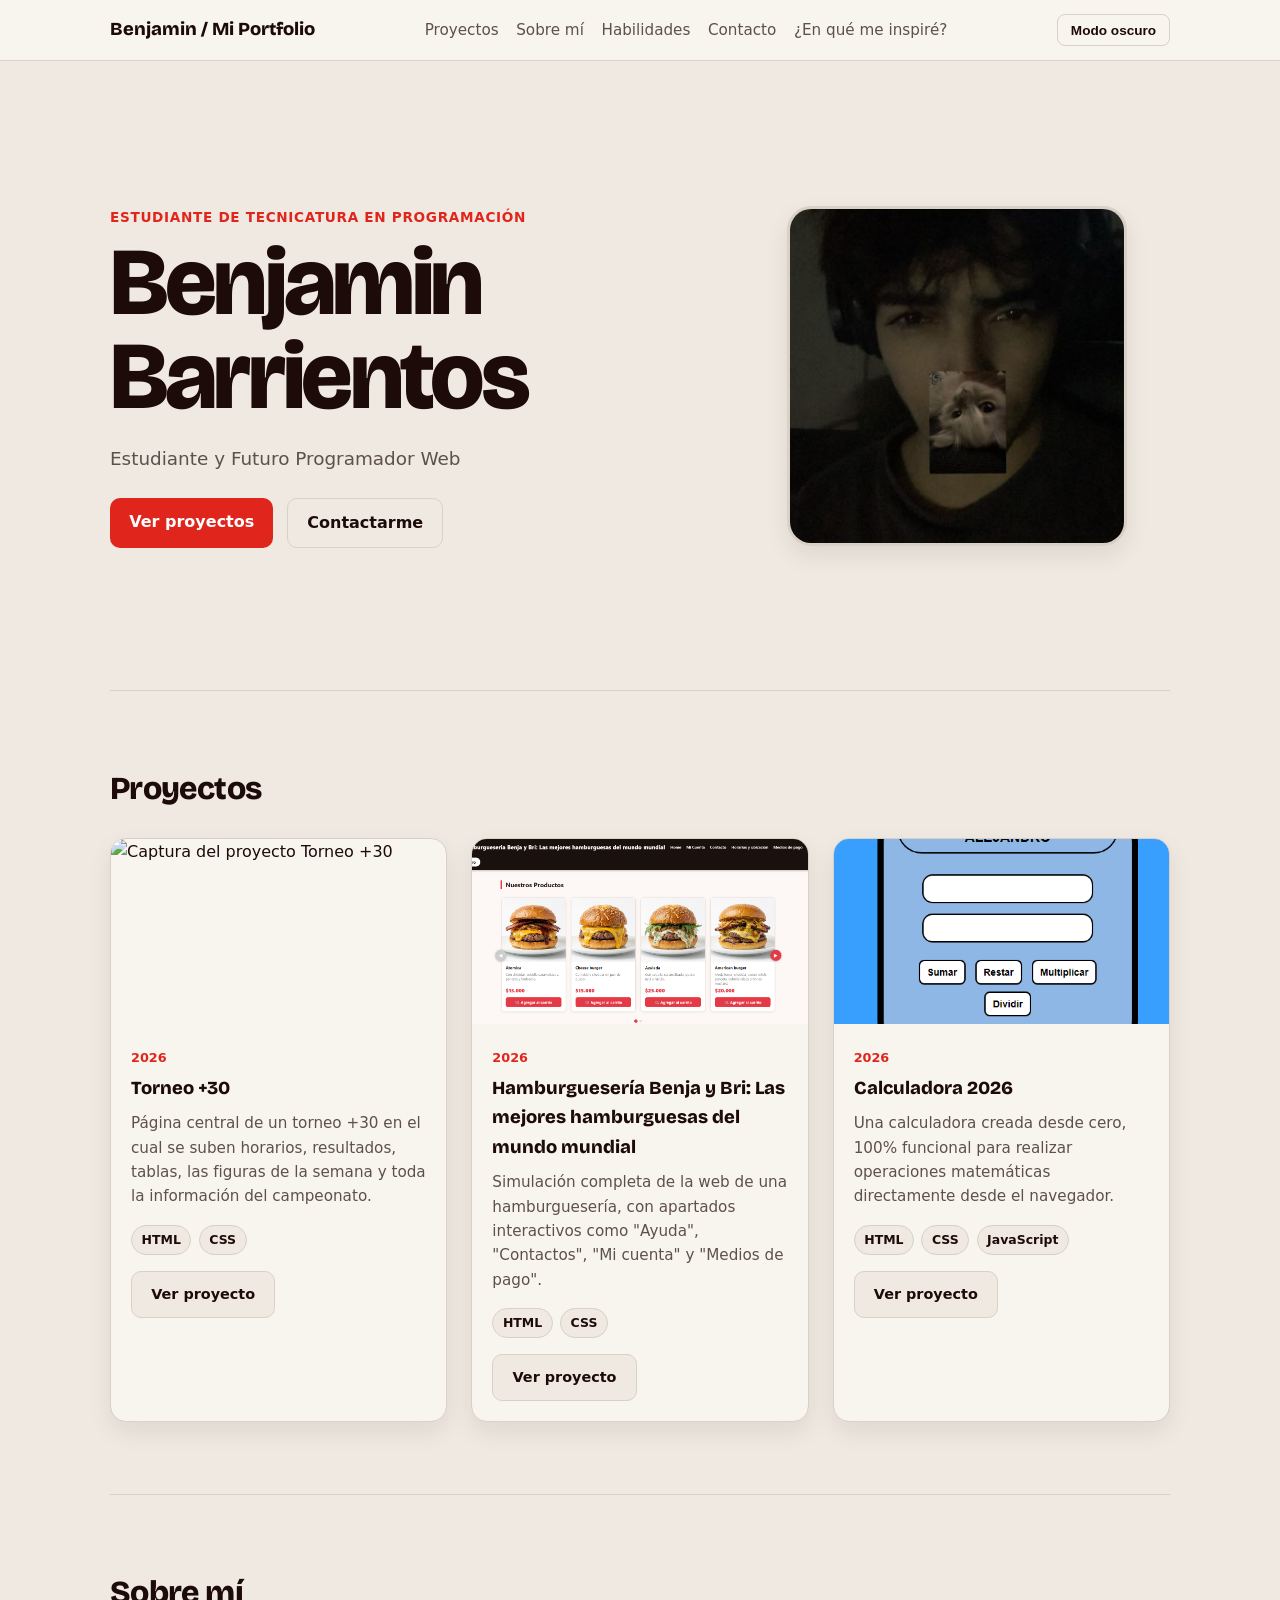
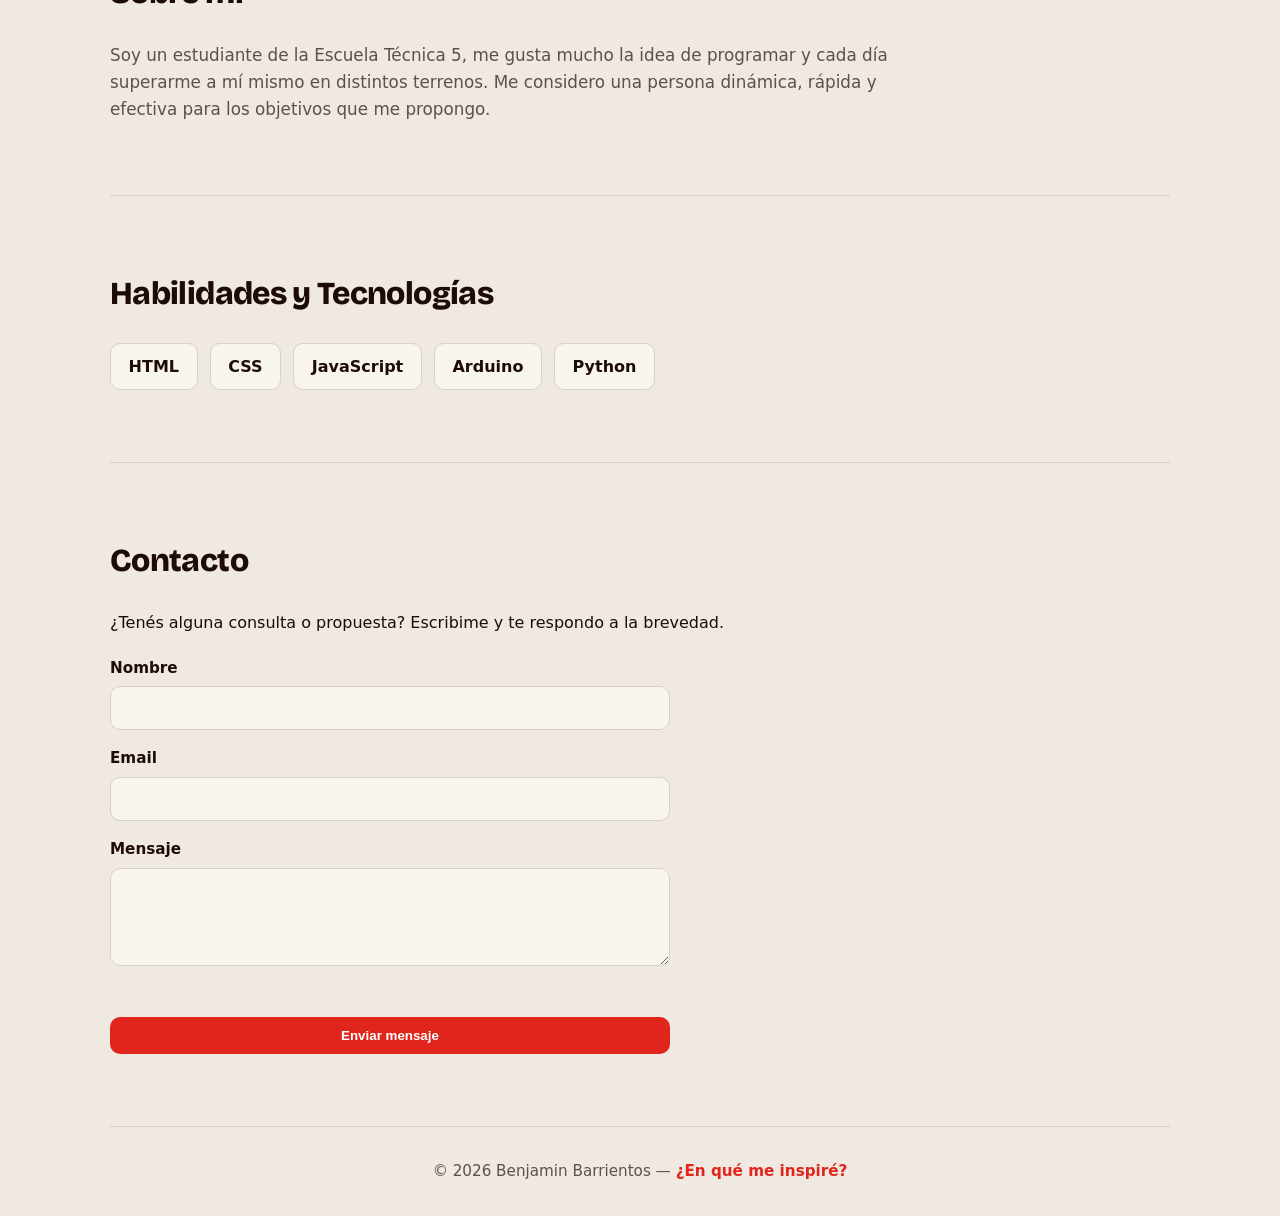
==== index.html @ 8d754848 "Add files via upload" ====
<!DOCTYPE html>
<html lang="es">
<head>
  <meta charset="UTF-8">
  <meta name="viewport" content="width=device-width, initial-scale=1.0">
  <title>Benjamin Barrientos | Portfolio Web</title>
  <link rel="stylesheet" href="style.css">
</head>
<body data-tema="crema">

  <!-- Barra de navegación interna con anclas -->
  <header id="navbar">
    <nav class="nav-contenedor">
      <a href="#hero" class="logo">Benjamin / Mi Portfolio</a>
      <ul class="nav-links">
        <li><a href="#proyectos">Proyectos</a></li>
        <li><a href="#sobre-mi">Sobre mí</a></li>
        <li><a href="#habilidades">Habilidades</a></li>
        <li><a href="#contacto">Contacto</a></li>
        <li><a href="inspiracion.html">¿En qué me inspiré?</a></li>
      </ul>
      <!-- Botón para la funcionalidad JS extra (Punto 07) -->
      <button id="btn-tema" aria-label="Cambiar tema">Modo oscuro</button>
    </nav>
  </header>

  <main>
    <!-- SECCIÓN 1: HERO / PRESENTACIÓN -->
    <section id="hero" class="seccion hero" data-tema="crema">
      <div class="hero-texto">
        <span class="subtitulo-rol">Estudiante de Tecnicatura en Programación</span>
        <h1>Benjamin<br>Barrientos</h1>
        <p class="frase-hero">Estudiante y Futuro Programador Web</p>
        <div class="hero-botones">
          <a href="#proyectos" class="btn-principal">Ver proyectos</a>
          <a href="#contacto" class="btn-secundario">Contactarme</a>
        </div>
      </div>
      <div class="hero-imagen">
        <img src="imagenes/fotoperfil.jpeg" alt="Foto de perfil de Benjamin Barrientos">
      </div>
    </section>

    <!-- SECCIÓN 2: PROYECTOS -->
    <section id="proyectos" class="seccion" data-tema="negro">
      <h2>Proyectos</h2>
      <div class="grid-proyectos">

        <!-- Proyecto 1: Torneo +30 -->
        <article class="proyecto-card">
          <img src="imagenes/torneo+30.png" alt="Captura del proyecto Torneo +30">
          <div class="proyecto-info">
            <span class="anio">2026</span>
            <h3>Torneo +30</h3>
            <p>Página central de un torneo +30 en el cual se suben horarios, resultados, tablas, las figuras de la semana y toda la información del campeonato.</p>
            <div class="tags">
              <span>HTML</span>
              <span>CSS</span>
            </div>
            <a href="torneo-empresas/index.html" class="btn-proyecto" target="_blank">Ver proyecto</a>
          </div>
        </article>

        <!-- Proyecto 2: Hamburguesería -->
        <article class="proyecto-card">
          <img src="imagenes/negociobenja.png" alt="Captura de Hamburgueseria Benja y Bri">
          <div class="proyecto-info">
            <span class="anio">2026</span>
            <h3>Hamburguesería Benja y Bri: Las mejores hamburguesas del mundo mundial</h3>
            <p>Simulación completa de la web de una hamburguesería, con apartados interactivos como "Ayuda", "Contactos", "Mi cuenta" y "Medios de pago".</p>
            <div class="tags">
              <span>HTML</span>
              <span>CSS</span>
            </div>
            <a href="proyecto-negocio/index.html" class="btn-proyecto" target="_blank">Ver proyecto</a>
          </div>
        </article>

        <!-- Proyecto 3: Calculadora -->
        <article class="proyecto-card">
          <img src="imagenes/calculadoracaptura.png" alt="Captura de Calculadora 2026">
          <div class="proyecto-info">
            <span class="anio">2026</span>
            <h3>Calculadora 2026</h3>
            <p>Una calculadora creada desde cero, 100% funcional para realizar operaciones matemáticas directamente desde el navegador.</p>
            <div class="tags">
              <span>HTML</span>
              <span>CSS</span>
              <span>JavaScript</span>
            </div>
            <a href="calculadora/index.html" class="btn-proyecto" target="_blank">Ver proyecto</a>
          </div>
        </article>

      </div>
    </section>

    <!-- SECCIÓN 3: SOBRE MÍ -->
    <section id="sobre-mi" class="seccion" data-tema="crema">
      <h2>Sobre mí</h2>
      <p class="texto-sobre-mi">
        Soy un estudiante de la Escuela Técnica 5, me gusta mucho la idea de programar y cada día superarme a mí mismo en distintos terrenos. Me considero una persona dinámica, rápida y efectiva para los objetivos que me propongo.
      </p>
    </section>

    <!-- SECCIÓN 4: HABILIDADES / TECNOLOGÍAS -->
    <section id="habilidades" class="seccion" data-tema="rojo">
      <h2>Habilidades y Tecnologías</h2>
      <ul class="lista-habilidades">
        <li>HTML</li>
        <li>CSS</li>
        <li>JavaScript</li>
        <li>Arduino</li>
        <li>Python</li>
      </ul>
    </section>

    <!-- SECCIÓN 5: CONTACTO (Formspree) -->
    <section id="contacto" class="seccion" data-tema="negro">
      <h2>Contacto</h2>
      <p>¿Tenés alguna consulta o propuesta? Escribime y te respondo a la brevedad.</p>
      
      <form id="form-contacto" action="https://formspree.io/f/mljbnvyg" method="POST">
        <label for="nombre">Nombre
          <input type="text" id="nombre" name="nombre" required>
        </label>

        <label for="email">Email
          <input type="email" id="email" name="email" required>
        </label>

        <label for="mensaje">Mensaje
          <textarea id="mensaje" name="mensaje" rows="4" required></textarea>
        </label>

        <!-- Mensaje de error para validación JS sin alert() -->
        <p id="error-form" class="mensaje-error"></p>

        <button type="submit" class="btn-principal">Enviar mensaje</button>
      </form>
    </section>
  </main>

  <footer>
    <p>© 2026 Benjamin Barrientos — <a href="inspiracion.html">¿En qué me inspiré?</a></p>
  </footer>

  <!-- Aro de color de la transición (solo se ve durante la animación) -->
  <div class="gota" aria-hidden="true"></div>

  <script src="script.js"></script>
</body>
</html>
---- style.css ----
@import url("https://fonts.googleapis.com/css2?family=Bricolage+Grotesque:opsz,wght@12..96,400;12..96,800&family=Instrument+Serif&family=Syne:wght@800&display=swap");

/* ============================================================
   TEMAS POR SECCIÓN
   Cada sección del index.html tiene data-tema="crema|negro|rojo".
   Al navegar, el JS copia ese valor al <body> y cambian a la vez
   la paleta y la tipografía de los títulos.
   ============================================================ */

/* Tema por defecto: crema (también lo usa inspiracion.html) */
:root {
  --fondo: #efe9e1;
  --superficie: #f8f4ee;
  --texto: #1d0b0a;
  --texto-secundario: #5e504c;
  --acento: #e0261c;
  --acento-hover: #b81a12;
  --sobre-acento: #ffffff;
  --borde: #d9d0c6;
  --sombra: 0 10px 25px rgba(29, 11, 10, 0.08);

  --fuente-titulos: "Bricolage Grotesque", system-ui, sans-serif;
  --peso-titulos: 800;
  --escala: 1;
}

body[data-tema="negro"] {
  --fondo: #0b0707;
  --superficie: #171010;
  --texto: #f1ece6;
  --texto-secundario: #a99d97;
  --acento: #ff3b2f;
  --acento-hover: #ff6a5f;
  --sobre-acento: #0b0707;
  --borde: #2a1f1e;
  --sombra: 0 10px 25px rgba(0, 0, 0, 0.45);

  --fuente-titulos: "Instrument Serif", Georgia, serif;
  --peso-titulos: 400;
  --escala: 1.25;
}

body[data-tema="rojo"] {
  --fondo: #d8231a;
  --superficie: #b81a12;
  --texto: #fff3ee;
  --texto-secundario: #ffd3cb;
  --acento: #fff3ee;
  --acento-hover: #ffffff;
  --sobre-acento: #d8231a;
  --borde: #ef6a60;
  --sombra: 0 10px 25px rgba(0, 0, 0, 0.3);

  --fuente-titulos: "Syne", system-ui, sans-serif;
  --peso-titulos: 800;
  --escala: 0.95;
}

/* Modo oscuro (classList.toggle("oscuro")): los temas claros pasan a oscuros */
body.oscuro {
  --fondo: #0b0707;
  --superficie: #171010;
  --texto: #f1ece6;
  --texto-secundario: #a99d97;
  --acento: #ff3b2f;
  --acento-hover: #ff6a5f;
  --sobre-acento: #0b0707;
  --borde: #2a1f1e;
  --sombra: 0 10px 25px rgba(0, 0, 0, 0.45);
}

body.oscuro[data-tema="rojo"] {
  --fondo: #7d0f0a;
  --superficie: #5e0b07;
  --texto: #fff3ee;
  --texto-secundario: #f2b8af;
  --acento: #fff3ee;
  --acento-hover: #ffffff;
  --sobre-acento: #7d0f0a;
  --borde: #a32019;
}

* {
  box-sizing: border-box;
  margin: 0;
  padding: 0;
}

html {
  scroll-behavior: smooth;
}

body {
  font-family: system-ui, -apple-system, BlinkMacSystemFont, "Segoe UI", Roboto, sans-serif;
  background-color: var(--fondo);
  color: var(--texto);
  line-height: 1.6;
  transition: background-color 0.3s ease, color 0.3s ease;
}

/* Tipografía de títulos: cambia con el tema */
h1,
h2,
h3,
.logo {
  font-family: var(--fuente-titulos);
  font-weight: var(--peso-titulos);
}

/* Navegación */
header {
  position: sticky;
  top: 0;
  z-index: 100;
  background-color: var(--superficie);
  border-bottom: 1px solid var(--borde);
  transition: all 0.25s ease;
}

header.scrolled {
  box-shadow: var(--sombra);
}

.nav-contenedor {
  max-width: 1100px;
  margin: 0 auto;
  padding: 0.9rem 1.25rem;
  display: flex;
  align-items: center;
  justify-content: space-between;
  gap: 1rem;
  flex-wrap: wrap;
}

.logo {
  font-size: 1.15rem;
  text-decoration: none;
  color: var(--texto);
}

.nav-links {
  list-style: none;
  display: flex;
  gap: 1.1rem;
  flex-wrap: wrap;
}

.nav-links a {
  text-decoration: none;
  color: var(--texto-secundario);
  font-weight: 500;
  font-size: 0.95rem;
  transition: color 0.2s ease;
}

.nav-links a:hover {
  color: var(--acento);
}

#btn-tema {
  background: transparent;
  color: var(--texto);
  border: 1px solid var(--borde);
  padding: 0.45rem 0.8rem;
  border-radius: 8px;
  cursor: pointer;
  font-size: 0.85rem;
  font-weight: 600;
  transition: transform 0.2s ease, border-color 0.2s ease;
}

#btn-tema:hover {
  border-color: var(--acento);
  transform: translateY(-1px);
}

/* Secciones generales */
main {
  max-width: 1100px;
  margin: 0 auto;
  padding: 0 1.25rem;
}

.seccion {
  padding: 4.5rem 0;
  border-bottom: 1px solid var(--borde);
}

.seccion h2 {
  font-size: calc(2rem * var(--escala));
  margin-bottom: 1.5rem;
  letter-spacing: -0.02em;
}

/* Hero */
.hero {
  display: grid;
  grid-template-columns: 1.4fr 1fr;
  align-items: center;
  gap: 2.5rem;
  min-height: 70vh;
}

.subtitulo-rol {
  display: inline-block;
  font-size: 0.85rem;
  font-weight: 700;
  color: var(--acento);
  text-transform: uppercase;
  letter-spacing: 0.05em;
  margin-bottom: 0.5rem;
}

.hero h1 {
  font-size: calc(clamp(2.8rem, 8vw, 6rem) * var(--escala));
  line-height: 0.98;
  letter-spacing: -0.035em;
  margin-bottom: 1.25rem;
}

.frase-hero {
  font-size: 1.15rem;
  color: var(--texto-secundario);
  margin-bottom: 1.5rem;
}

.hero-botones {
  display: flex;
  gap: 0.85rem;
  flex-wrap: wrap;
}

.btn-principal,
.btn-secundario,
.btn-proyecto {
  display: inline-block;
  text-decoration: none;
  padding: 0.7rem 1.2rem;
  border-radius: 10px;
  font-weight: 600;
  transition: transform 0.2s ease, background-color 0.2s ease, color 0.2s ease;
  border: none;
  cursor: pointer;
}

.btn-principal {
  background-color: var(--acento);
  color: var(--sobre-acento);
}

.btn-principal:hover {
  background-color: var(--acento-hover);
  transform: translateY(-2px);
}

.btn-secundario {
  background-color: transparent;
  color: var(--texto);
  border: 1px solid var(--borde);
}

.btn-secundario:hover {
  border-color: var(--acento);
  transform: translateY(-2px);
}

.hero-imagen img {
  width: 100%;
  max-width: 340px;
  aspect-ratio: 1 / 1;
  object-fit: cover;
  border-radius: 24px;
  border: 3px solid var(--borde);
  box-shadow: var(--sombra);
  display: block;
  margin: 0 auto;
}

/* Proyectos */
.grid-proyectos {
  display: grid;
  grid-template-columns: repeat(auto-fit, minmax(280px, 1fr));
  gap: 1.5rem;
}

.proyecto-card {
  background-color: var(--superficie);
  border: 1px solid var(--borde);
  border-radius: 16px;
  overflow: hidden;
  box-shadow: var(--sombra);
  transition: transform 0.25s ease, box-shadow 0.25s ease, opacity 0.5s ease;
}

.proyecto-card:hover {
  transform: translateY(-6px);
}

.proyecto-card img {
  width: 100%;
  height: 185px;
  object-fit: cover;
  display: block;
}

.proyecto-info {
  padding: 1.25rem;
}

.anio {
  font-size: 0.8rem;
  font-weight: 700;
  color: var(--acento);
}

.proyecto-info h3 {
  margin: 0.25rem 0 0.5rem;
  font-size: calc(1.15rem * var(--escala));
}

.proyecto-info p {
  color: var(--texto-secundario);
  font-size: 0.95rem;
  margin-bottom: 1rem;
}

.tags {
  display: flex;
  gap: 0.45rem;
  flex-wrap: wrap;
  margin-bottom: 1rem;
}

.tags span {
  font-size: 0.78rem;
  font-weight: 600;
  padding: 0.25rem 0.6rem;
  border-radius: 999px;
  background-color: var(--fondo);
  border: 1px solid var(--borde);
}

.btn-proyecto {
  background-color: var(--fondo);
  color: var(--texto);
  border: 1px solid var(--borde);
  font-size: 0.9rem;
}

.btn-proyecto:hover {
  background-color: var(--acento);
  color: var(--sobre-acento);
  border-color: var(--acento);
}

/* Sobre mí y Habilidades */
.texto-sobre-mi {
  max-width: 75ch;
  font-size: 1.05rem;
  color: var(--texto-secundario);
}

.lista-habilidades {
  list-style: none;
  display: flex;
  flex-wrap: wrap;
  gap: 0.75rem;
}

.lista-habilidades li {
  background-color: var(--superficie);
  border: 1px solid var(--borde);
  padding: 0.6rem 1.1rem;
  border-radius: 10px;
  font-weight: 600;
  transition: transform 0.2s ease, border-color 0.2s ease;
}

.lista-habilidades li:hover {
  transform: translateY(-2px);
  border-color: var(--acento);
}

/* Contacto */
form {
  max-width: 560px;
  display: flex;
  flex-direction: column;
  gap: 1rem;
  margin-top: 1.25rem;
}

label {
  display: flex;
  flex-direction: column;
  gap: 0.4rem;
  font-weight: 600;
  font-size: 0.95rem;
}

input,
textarea {
  padding: 0.75rem 0.9rem;
  border-radius: 10px;
  border: 1px solid var(--borde);
  background-color: var(--superficie);
  color: var(--texto);
  font-family: inherit;
  font-size: 0.95rem;
}

input:focus,
textarea:focus {
  outline: 2px solid var(--acento);
  outline-offset: 1px;
}

.mensaje-error {
  color: #ff8a80;
  font-size: 0.9rem;
  font-weight: 600;
  min-height: 1.2rem;
}

/* Footer */
footer {
  text-align: center;
  padding: 2rem 1rem;
  color: var(--texto-secundario);
  font-size: 0.95rem;
}

footer a {
  color: var(--acento);
  font-weight: 600;
  text-decoration: none;
}

footer a:hover {
  text-decoration: underline;
}

/* ============================================================
   TRANSICIÓN DE GOTA
   ============================================================ */

/* Aro de color que va al frente de la gota. Solo existe durante la transición. */
.gota {
  position: fixed;
  inset: 0;
  z-index: 9999;
  background: var(--acento);
  pointer-events: none;
  display: none;
  view-transition-name: gota;
}

.gota.visible {
  display: block;
}

/* Desactivamos el fundido por defecto: la animación la hace el JS */
::view-transition-old(root),
::view-transition-new(root),
::view-transition-old(gota),
::view-transition-new(gota) {
  animation: none;
  mix-blend-mode: normal;
}

/* Borde suave, como el de la gota del video */
::view-transition-group(gota) {
  filter: blur(7px);
}

/* Durante la transición se apagan las transiciones normales para
   que el navegador capture los colores finales de la sección nueva */
html.cambiando *,
html.cambiando *::before,
html.cambiando *::after {
  transition: none !important;
}

/* El título de la sección nueva nace en color de acento y desenfocado
   y se asienta hasta su color final */
.tinte h1,
.tinte h2 {
  animation: tinte 1.3s 0.25s ease-out both;
}

@keyframes tinte {
  from {
    color: var(--acento);
    filter: blur(7px);
  }
  to {
    color: var(--texto);
    filter: blur(0);
  }
}

/* Responsivo para celulares */
@media (max-width: 768px) {
  .hero {
    grid-template-columns: 1fr;
    text-align: center;
    padding-top: 2.5rem;
    min-height: auto;
  }

  .hero-botones {
    justify-content: center;
  }

  .nav-contenedor {
    justify-content: center;
  }
}

@media (prefers-reduced-motion: reduce) {
  html {
    scroll-behavior: auto;
  }
}
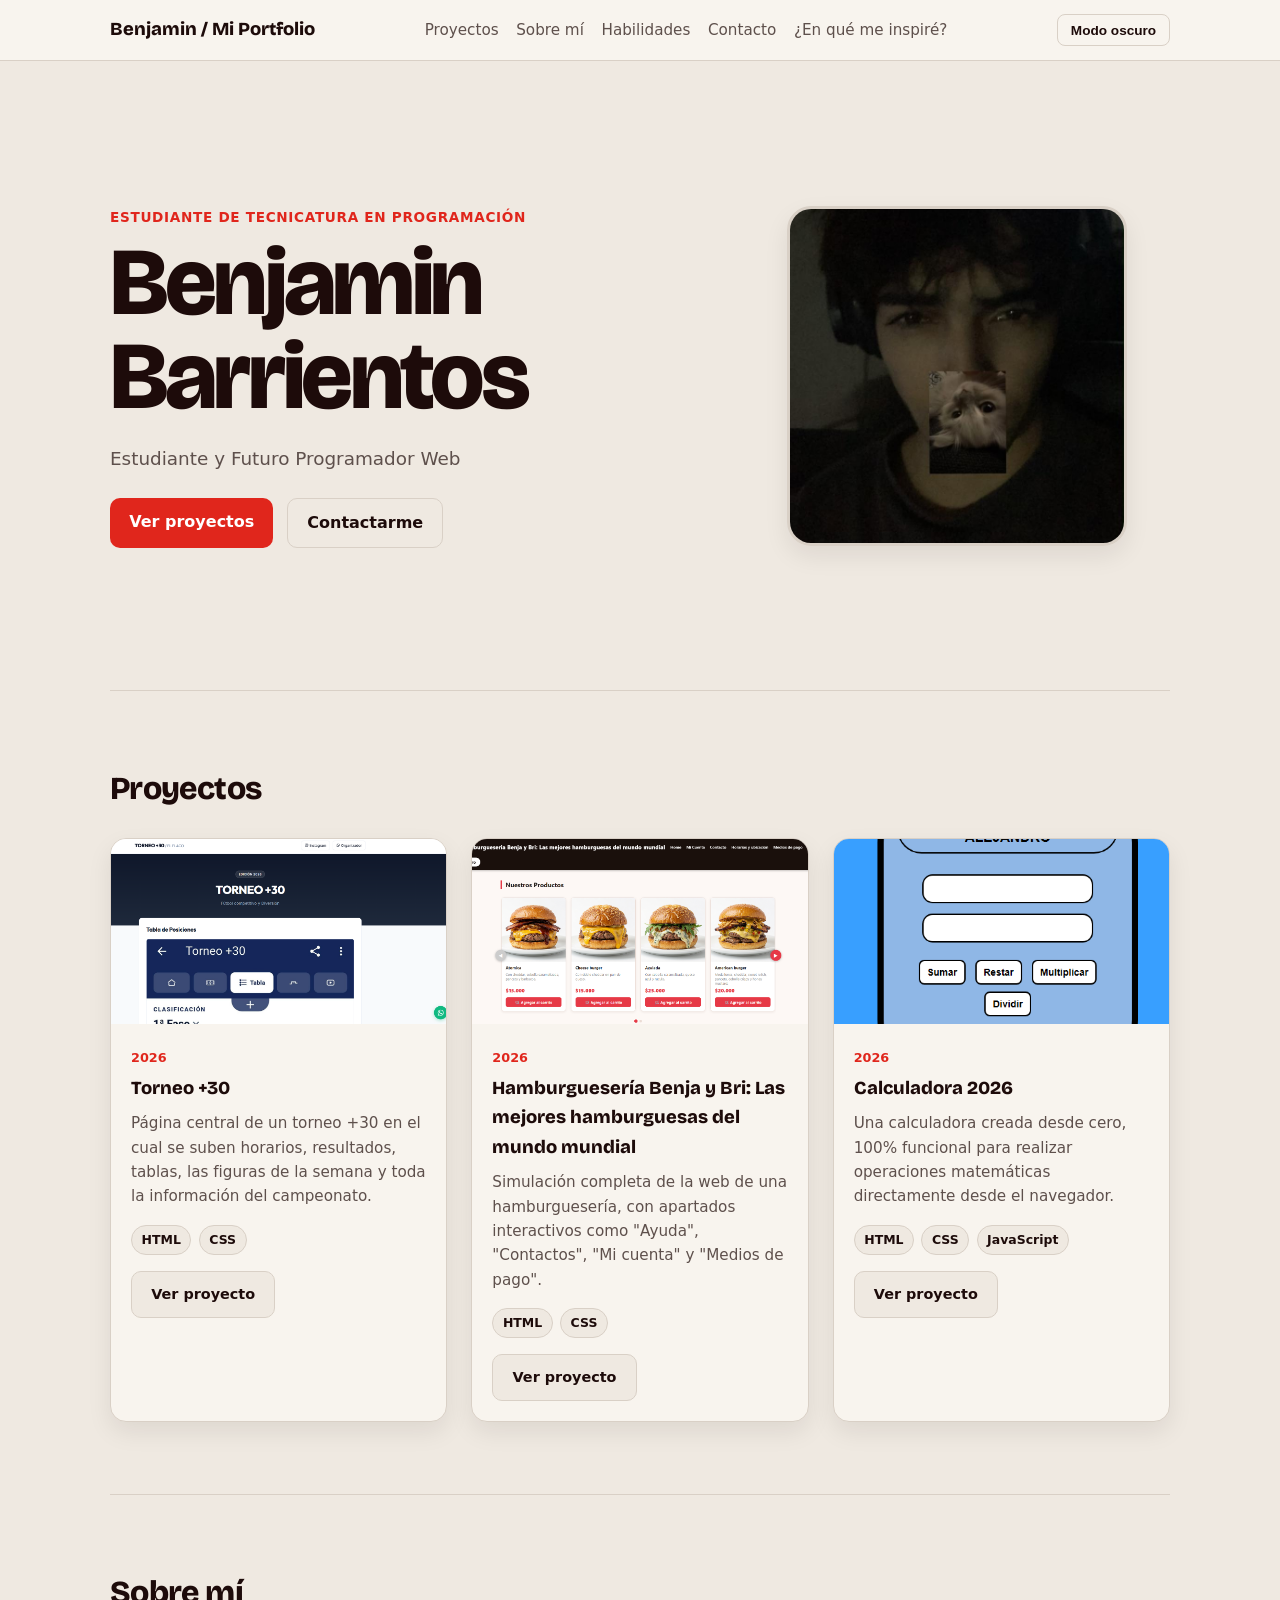
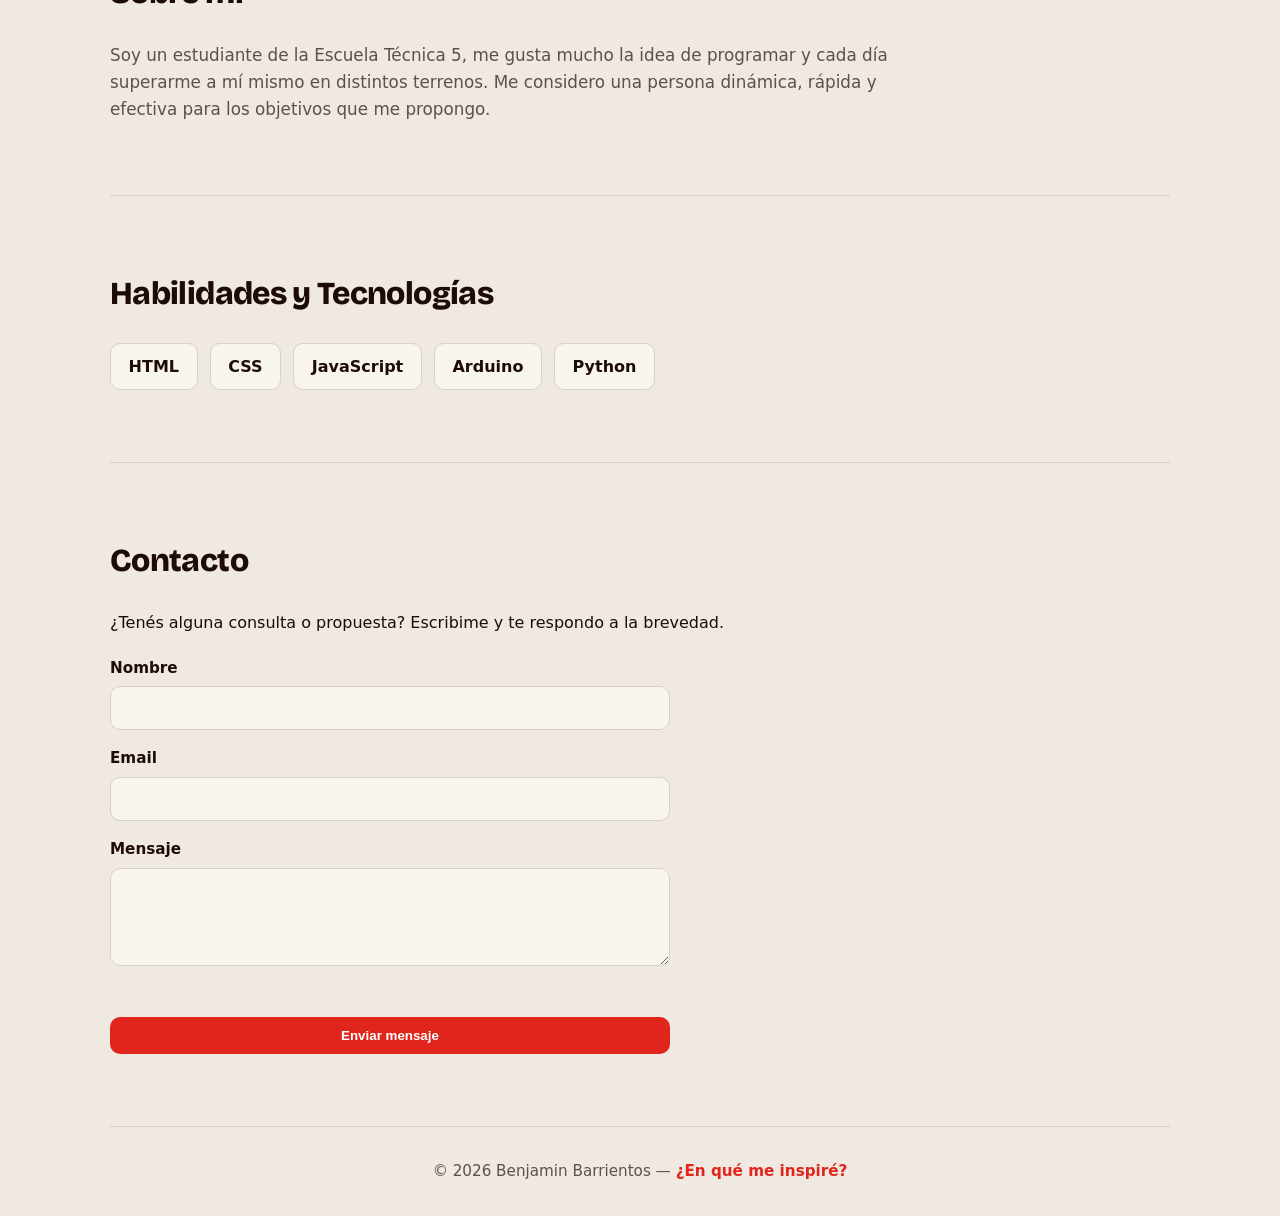
==== commit e222317f: "Add files via upload" ====
--- a/index.html
+++ b/index.html
@@ -48,7 +48,7 @@
 
         <!-- Proyecto 1: Torneo +30 -->
         <article class="proyecto-card">
-          <img src="imagenes/torneo+30.png" alt="Captura del proyecto Torneo +30">
+          <img src="imagenes/torneo-30.png" alt="Captura del proyecto Torneo +30">
           <div class="proyecto-info">
             <span class="anio">2026</span>
             <h3>Torneo +30</h3>
@@ -72,7 +72,7 @@
               <span>HTML</span>
               <span>CSS</span>
             </div>
-            <a href="proyecto-negocio/index.html" class="btn-proyecto" target="_blank">Ver proyecto</a>
+            <a href="proyecto-negocio/PAGINAPROYECTO.html" class="btn-proyecto" target="_blank">Ver proyecto</a>
           </div>
         </article>
 
@@ -88,7 +88,7 @@
               <span>CSS</span>
               <span>JavaScript</span>
             </div>
-            <a href="calculadora/index.html" class="btn-proyecto" target="_blank">Ver proyecto</a>
+            <a href="calculadora/calculadorabasica.html" class="btn-proyecto" target="_blank">Ver proyecto</a>
           </div>
         </article>
 
